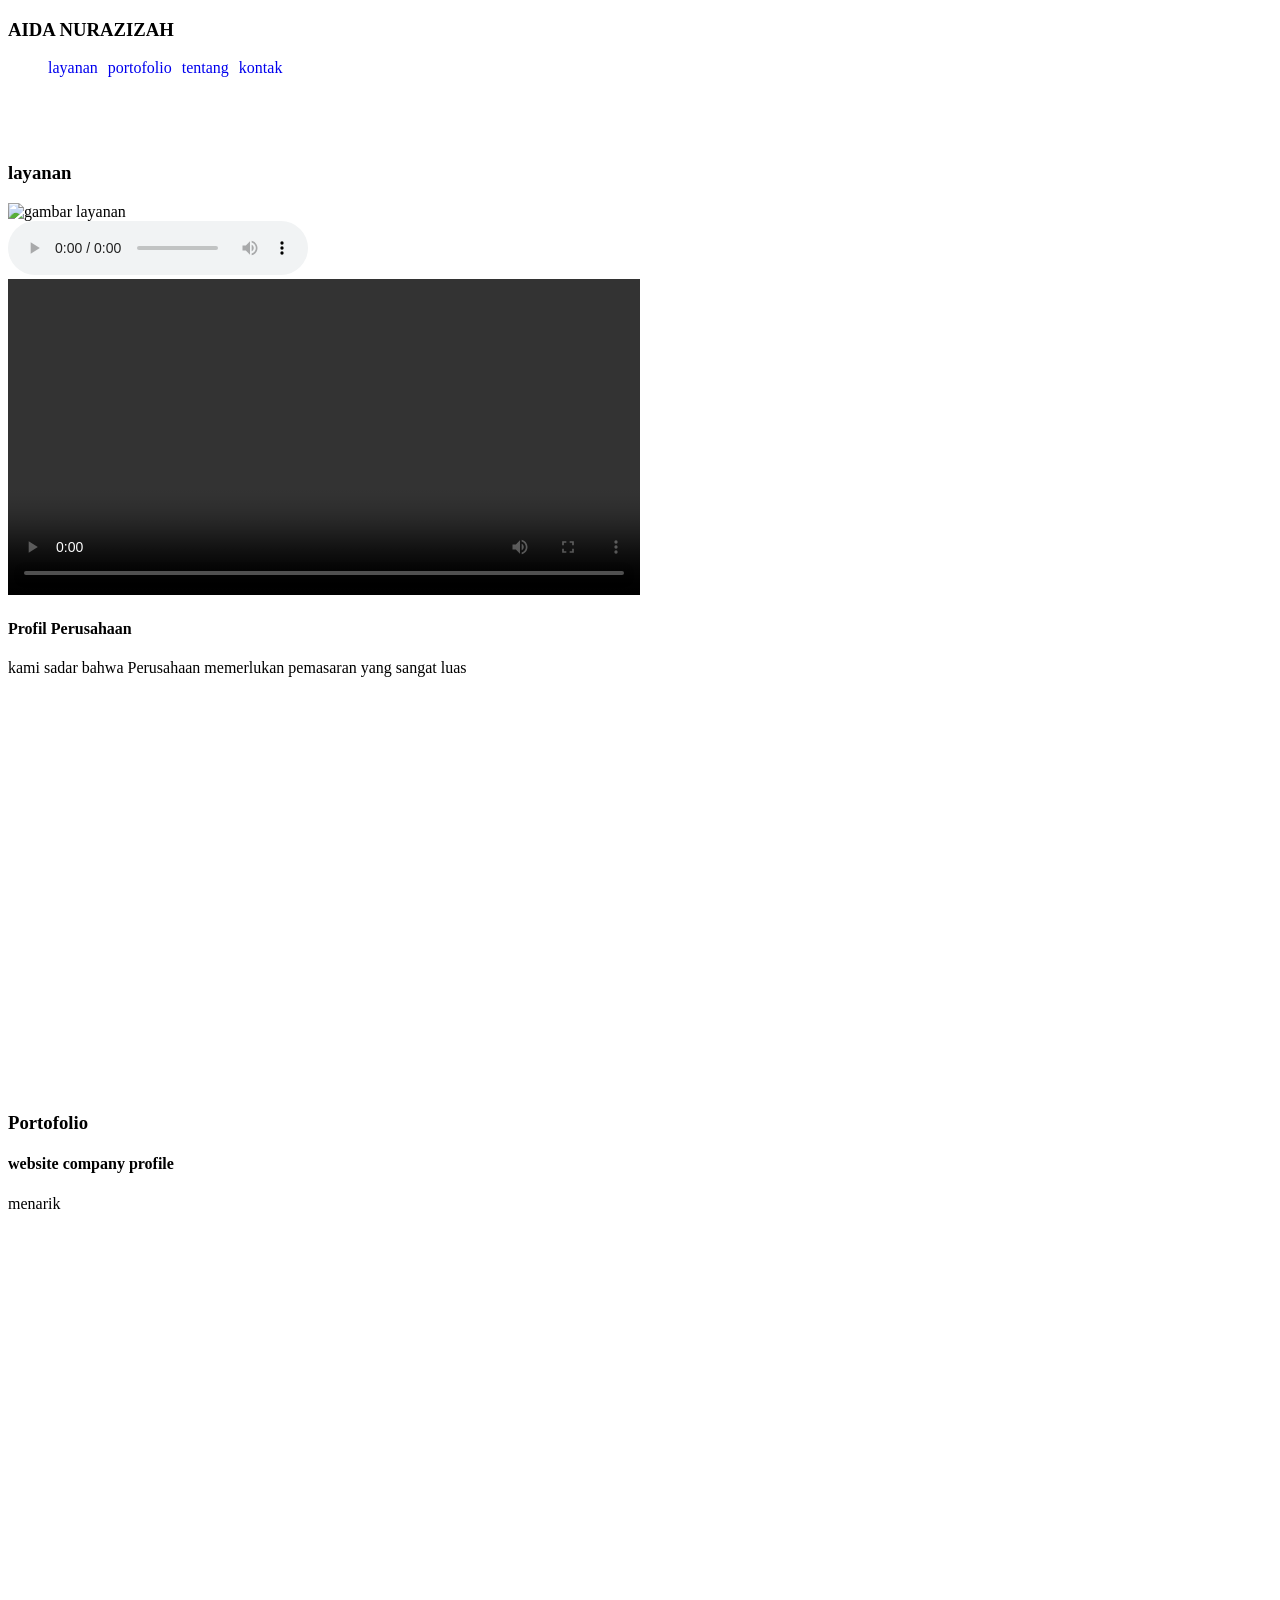
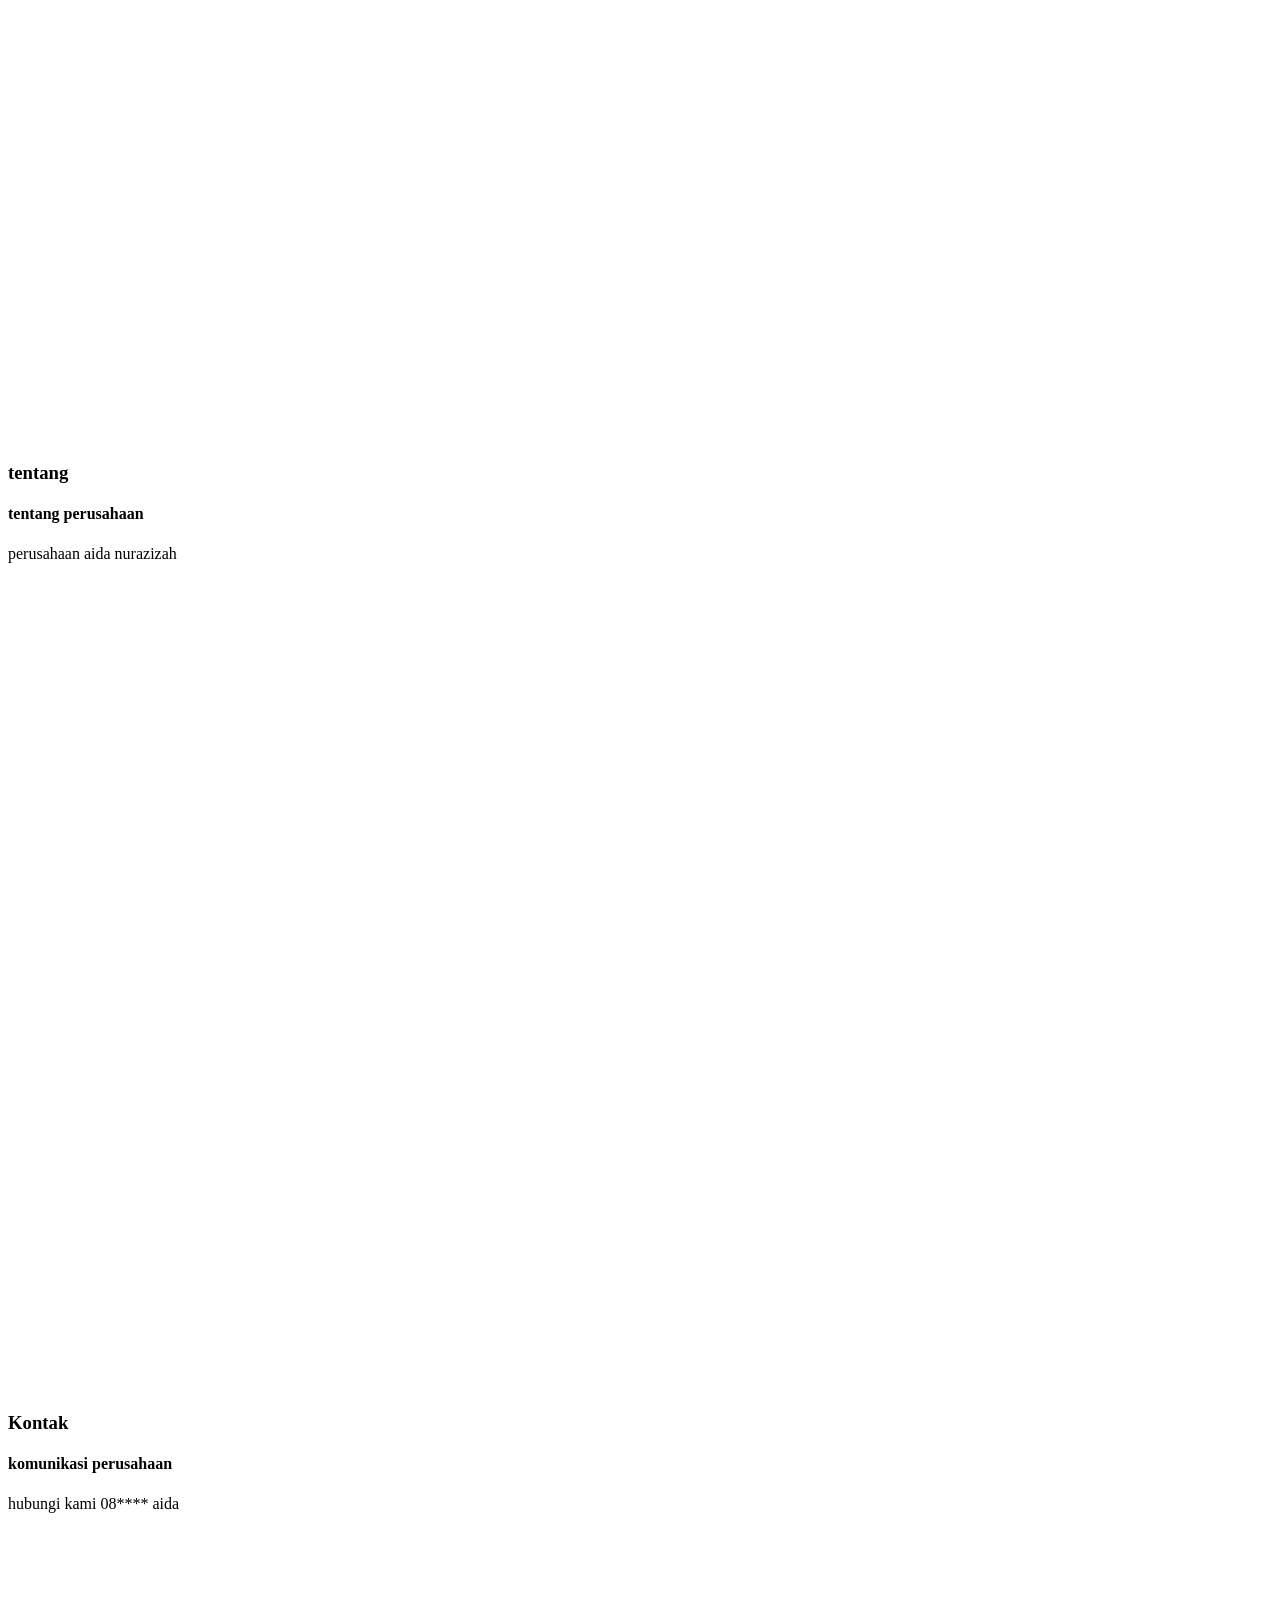
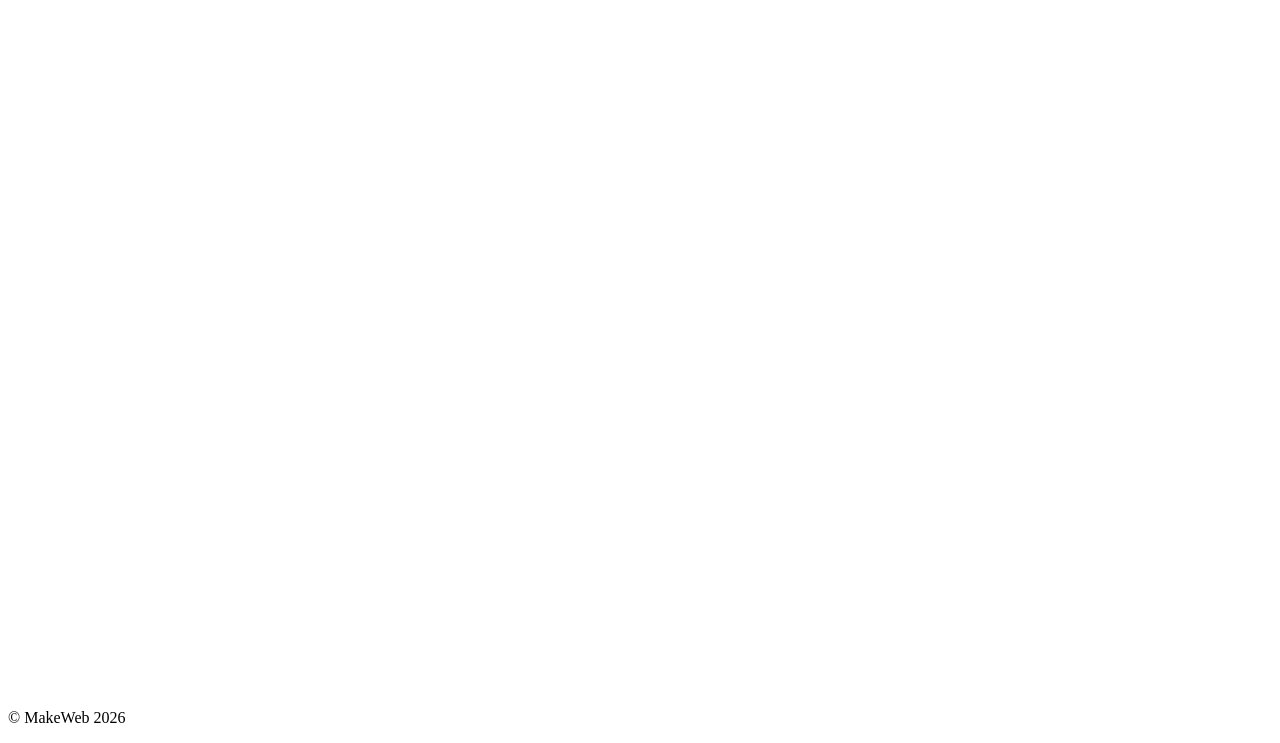
==== index.html @ 991ebc49 "Commit pertama: seluruh file dan folder" ====
<!DOCTYPE html>
<html lang="en">
<head>
    <meta charset="UTF-8">
    <meta name="viewport" content="width=device-width, initial-scale=1.0">
    <title>project web statis-aidanurazizah</title>
    <!-- css eksternal -->
     <link rel="stylesheet" href="css/style.css">
     <!-- css internal -->
      <style>
        /* p {
            font-style: italic;
            font-family: Courier;
      } */
    </style>
</head>

<body>
    <!-- css inline -->
    <!-- <h1 style="color: #fea8cd; background-color: black;">Project Web Statis Saya</h1>
    <p>Ini adalah halaman pertama untuk evidence WEB-01.</p> -->

    <header>
        <h3>AIDA NURAZIZAH</h3>
        <nav>
            <ul>
                <li><a href="#layanan">layanan</a></li>
                <li><a href="#portofolio">portofolio</a></li>
                <li><a href="#tentang">tentang</a></li>
                <li><a href="#kontak">kontak</a></li>
            </ul>
        </nav>
    </header>


<main>
    
     <section id="layanan">
<h3>layanan</h3>
<article>
    <img style="width: 300px;" src="layanan (2).png" alt="gambar layanan">
                <br>
    <audio src="suara hilda (1).mp3" controls></audio>
                <br>
                <video src="assets/video/ehsan.mp4" style="width: 50%;" controls></video>
                <h4>Profil Perusahaan</h4>
                <p>kami sadar bahwa Perusahaan memerlukan pemasaran yang sangat luas</p>
    </article>
        </section>

        <section id="portofolio">
            <h3>Portofolio</h3>
            <article>
                    <h4>website company profile</h4>
                     <p>menarik</p>
                
            </article>
        </section>
        <main>

        </main>
          <section id="tentang">
            <h3>tentang</h3>
            <article>
                <h4>tentang perusahaan</h4>
                <p>perusahaan aida nurazizah</p>
                    
            </article>
        </section>
     <main>

        </main>
          <section id="kontak">
            <h3>Kontak</h3>
            <article>
                <h4>komunikasi perusahaan</h4>
                <p>hubungi kami 08**** aida</p>
            </article>
        </section>
    </main <footer>
        <p>&copy; MakeWeb 2026</p>
    </footer>
</body>

</html>
---- css/style.css ----
/* css eksternal */
/* p {
    font-size: 50px;
} */

html{
    scroll-behavior: smooth;
}

section {
    min-height: 100vh;
    padding-top: 50px;
}

footer {
    display: flex;
    justify-content: center;
    align-items: flex-start;
}

.kotakHitam {
    display: flex;
    justify-content: space-around;
    align-items: center;
    flex-direction: row;
    width: 300px;
    height: 300px;
    background-color: black;
}

.kotakMerah {
    width: 30px;
    height: 50px;
    background-color: red;
}

.kotakKuning {
    width: 50px;
    height: 80px;
    background-color: yellow;
}

.nav {
    display: flex;
    justify-content: space-around;
}

#kotakHitam{
    display: flex;
    justify-content: space-around;
    align-items: center;
    width: 500px; 
    height: 500px;
    background-color: black;
}

#kotakMerah{
    width: 70px;
    height: 70px;
    background-color: red;
}

#kotakKuning{
    width: 70px;
    height: 100px;
    background-color: yellow;
}

.nav-container{
    position: sticky;
    top: 0;
    z-index: 1000;

    display: flex;
    justify-content: space-between;
    align-items: center;
    background-color: azure;
}

nav ul{
    display: flex;
    gap: 10px;
}

nav li{
    list-style-type: none;
}

nav a{
    text-decoration: none;
}
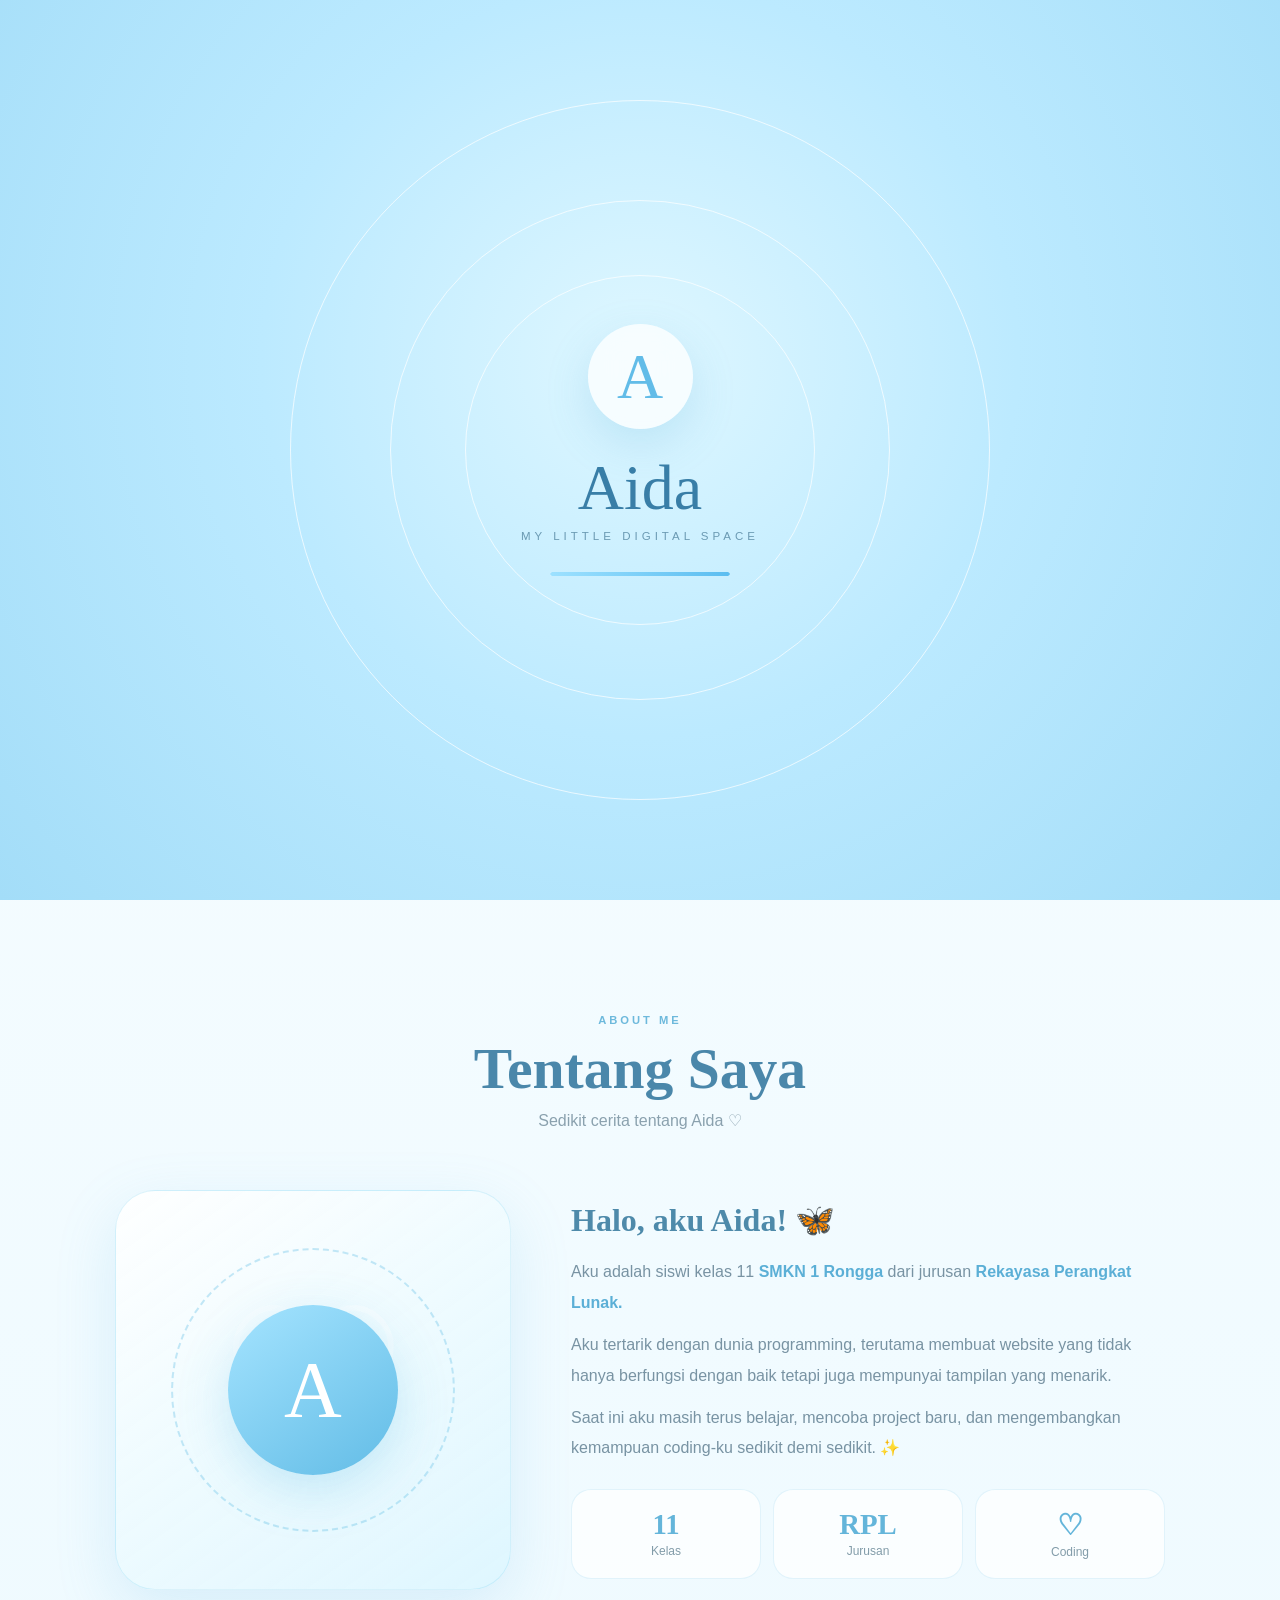
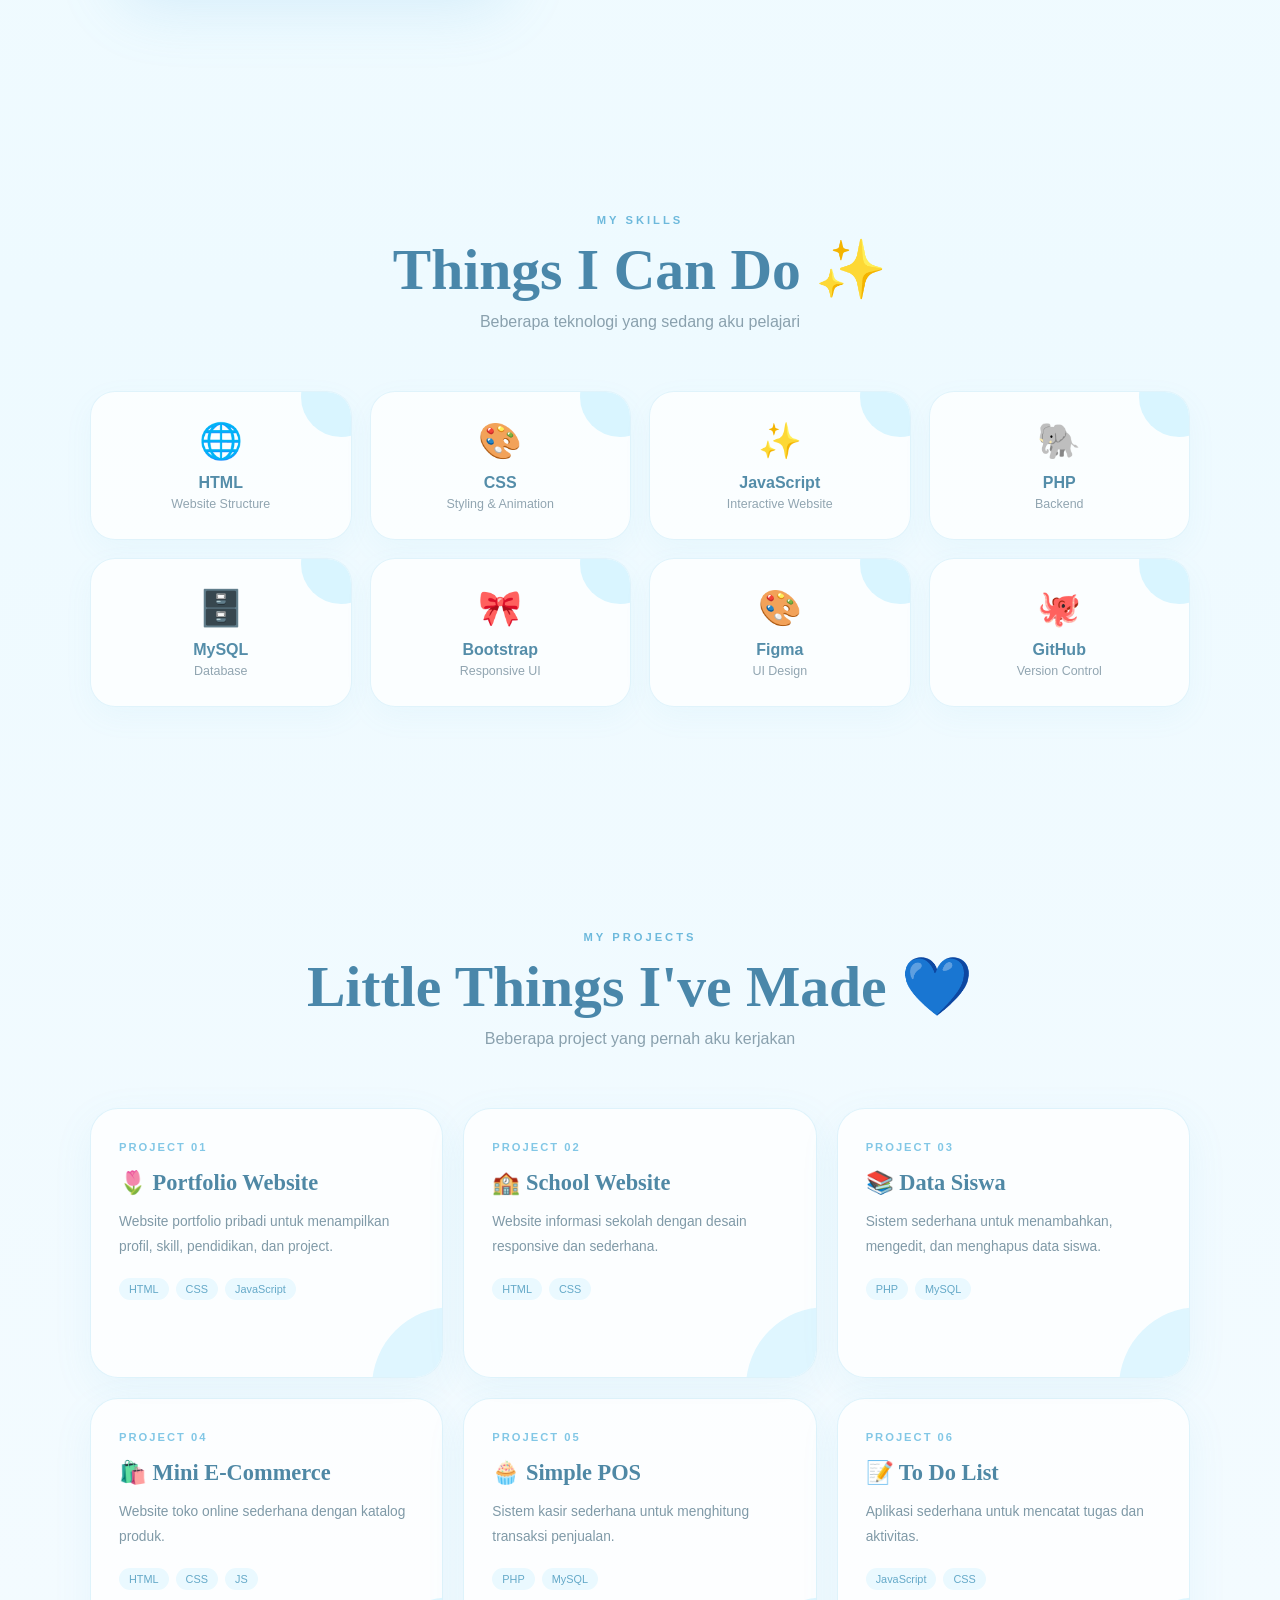
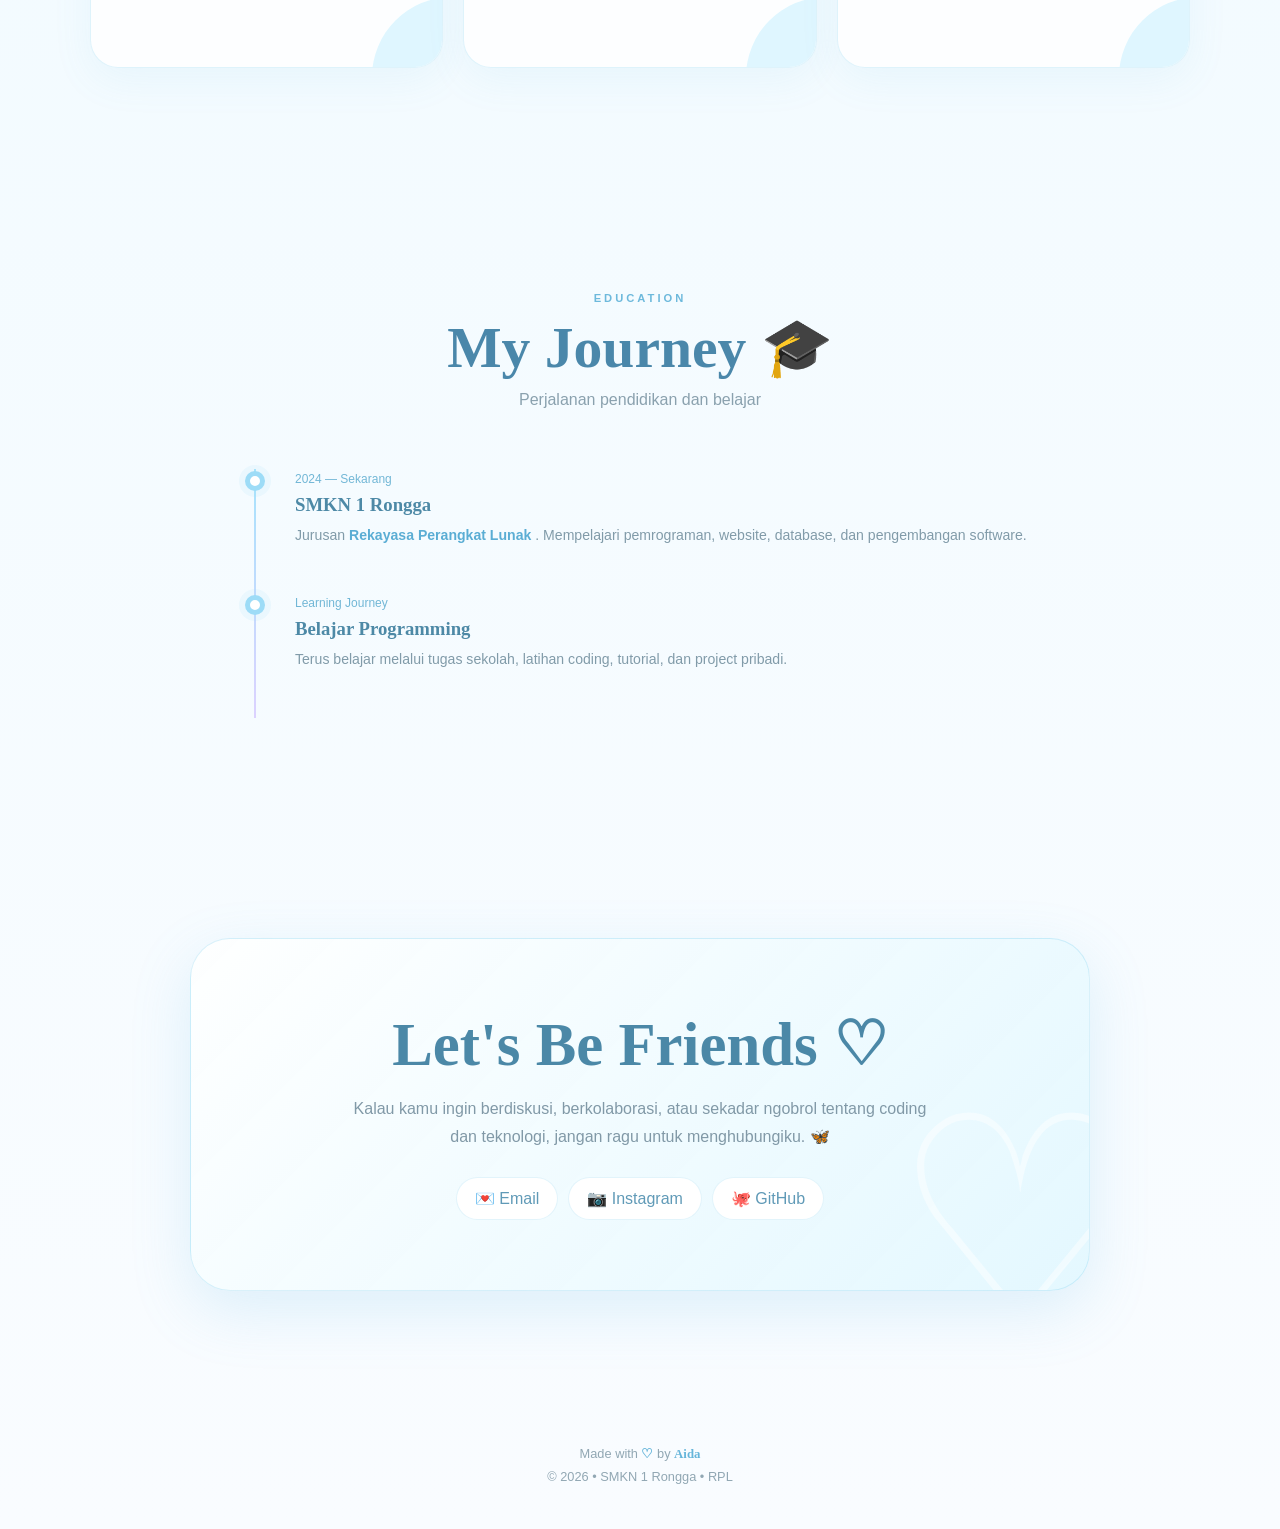
==== commit fa3836df: "mengganti nama file" ====
--- a/index.html
+++ b/index.html
@@ -1,85 +1,4143 @@
 <!DOCTYPE html>
-<html lang="en">
+<html lang="id">
 <head>
-    <meta charset="UTF-8">
-    <meta name="viewport" content="width=device-width, initial-scale=1.0">
-    <title>project web statis-aidanurazizah</title>
-    <!-- css eksternal -->
-     <link rel="stylesheet" href="css/style.css">
-     <!-- css internal -->
-      <style>
-        /* p {
-            font-style: italic;
-            font-family: Courier;
-      } */
-    </style>
+<meta charset="UTF-8">
+<meta name="viewport" content="width=device-width, initial-scale=1.0">
+
+
+<title>Aida | My Soft Blue Portfolio</title>
+
+
+<style>
+
+
+/* =========================================================
+   GOOGLE FONT
+========================================================= */
+
+
+@import url('https://fonts.googleapis.com/css2?family=DM+Sans:wght@400;500;600;700&family=Playfair+Display:wght@500;600;700&display=swap');
+
+
+/* =========================================================
+   ROOT
+========================================================= */
+
+
+:root {
+    --baby-blue: #b9e9ff;
+    --sky-blue: #83d5ff;
+    --blue: #5bbdf0;
+    --dark-blue: #438fc0;
+
+
+    --white: #ffffff;
+    --soft-white: #f8fcff;
+
+
+    --text: #31566d;
+    --muted: #7894a5;
+
+
+    --pink: #ffd9ec;
+    --lavender: #e6ddff;
+
+
+    --shadow:
+        0 20px 60px rgba(102, 184, 225, .18);
+}
+
+
+/* =========================================================
+   RESET
+========================================================= */
+
+
+* {
+    margin: 0;
+    padding: 0;
+    box-sizing: border-box;
+    scroll-behavior: smooth;
+}
+
+
+html {
+    scroll-behavior: smooth;
+}
+
+
+body {
+    font-family: "DM Sans", sans-serif;
+
+
+    background:
+        linear-gradient(
+            180deg,
+            #f8fdff 0%,
+            #eefaff 40%,
+            #f9fcff 100%
+        );
+
+
+    color: var(--text);
+
+
+    overflow-x: hidden;
+}
+
+
+a {
+    text-decoration: none;
+    color: inherit;
+}
+
+
+button {
+    font-family: inherit;
+}
+
+
+/* =========================================================
+   CUSTOM SCROLLBAR
+========================================================= */
+
+
+::-webkit-scrollbar {
+    width: 8px;
+}
+
+
+::-webkit-scrollbar-track {
+    background: #edfaff;
+}
+
+
+::-webkit-scrollbar-thumb {
+    background:
+        linear-gradient(
+            #a9e5ff,
+            #69c7ef
+        );
+
+
+    border-radius: 20px;
+}
+
+
+/* =========================================================
+   OPENING SCREEN
+========================================================= */
+
+
+#opening {
+
+
+    position: fixed;
+
+
+    inset: 0;
+
+
+    z-index: 99999;
+
+
+    background:
+        radial-gradient(
+            circle at 50% 40%,
+            #dff7ff,
+            #bceaff 45%,
+            #a3ddf8 100%
+        );
+
+
+    display: flex;
+
+
+    justify-content: center;
+
+
+    align-items: center;
+
+
+    overflow: hidden;
+
+
+    transition:
+        opacity 1.2s ease,
+        visibility 1.2s ease;
+}
+
+
+#opening.hide {
+
+
+    opacity: 0;
+
+
+    visibility: hidden;
+
+
+    pointer-events: none;
+}
+
+
+/* opening circles */
+
+
+.open-circle {
+
+
+    position: absolute;
+
+
+    width: 500px;
+    height: 500px;
+
+
+    border-radius: 50%;
+
+
+    border:
+        1px solid
+        rgba(255,255,255,.7);
+
+
+    animation:
+        circleFloat 6s ease-in-out infinite;
+}
+
+
+.open-circle:nth-child(2) {
+
+
+    width: 350px;
+    height: 350px;
+
+
+    animation-delay: -.8s;
+}
+
+
+.open-circle:nth-child(3) {
+
+
+    width: 700px;
+    height: 700px;
+
+
+    animation-delay: -1.5s;
+}
+
+
+@keyframes circleFloat {
+
+
+    0%,100% {
+        transform:
+            scale(1)
+            rotate(0deg);
+    }
+
+
+    50% {
+        transform:
+            scale(1.08)
+            rotate(10deg);
+    }
+}
+
+
+/* opening content */
+
+
+.open-content {
+
+
+    position: relative;
+
+
+    z-index: 5;
+
+
+    text-align: center;
+
+
+    animation:
+        openAppear 1.4s ease;
+}
+
+
+@keyframes openAppear {
+
+
+    from {
+        opacity: 0;
+        transform:
+            translateY(35px)
+            scale(.92);
+    }
+
+
+    to {
+        opacity: 1;
+        transform:
+            translateY(0)
+            scale(1);
+    }
+}
+
+
+.open-logo {
+
+
+    width: 105px;
+    height: 105px;
+
+
+    margin: auto;
+
+
+    border-radius: 50%;
+
+
+    display: flex;
+
+
+    align-items: center;
+    justify-content: center;
+
+
+    background:
+        rgba(255,255,255,.75);
+
+
+    backdrop-filter: blur(15px);
+
+
+    color: #62bce8;
+
+
+    font-family:
+        "Playfair Display",
+        serif;
+
+
+    font-size: 4rem;
+
+
+    box-shadow:
+        0 15px 45px
+        rgba(70,165,210,.2);
+
+
+    animation:
+        logoFloat 3s ease-in-out infinite;
+}
+
+
+@keyframes logoFloat {
+
+
+    0%,100% {
+        transform: translateY(0);
+    }
+
+
+    50% {
+        transform: translateY(-10px);
+    }
+}
+
+
+.open-title {
+
+
+    margin-top: 22px;
+
+
+    font-family:
+        "Playfair Display",
+        serif;
+
+
+    font-size:
+        clamp(2.3rem, 7vw, 4rem);
+
+
+    color:
+        #397ea7;
+}
+
+
+.open-subtitle {
+
+
+    margin-top: 5px;
+
+
+    color:
+        #6b9ab3;
+
+
+    letter-spacing: 4px;
+
+
+    font-size: .72rem;
+}
+
+
+.open-loading {
+
+
+    width: 180px;
+
+
+    height: 4px;
+
+
+    margin: 30px auto 0;
+
+
+    background:
+        rgba(255,255,255,.55);
+
+
+    border-radius: 20px;
+
+
+    overflow: hidden;
+}
+
+
+.open-bar {
+
+
+    width: 0%;
+
+
+    height: 100%;
+
+
+    background:
+        linear-gradient(
+            90deg,
+            #9de1ff,
+            #5bbdf0
+        );
+
+
+    border-radius: 20px;
+
+
+    animation:
+        loading 2.5s
+        ease forwards;
+}
+
+
+@keyframes loading {
+
+
+    from {
+        width: 0%;
+    }
+
+
+    to {
+        width: 100%;
+    }
+}
+
+
+/* =========================================================
+   FLOATING BACKGROUND
+========================================================= */
+
+
+.background {
+
+
+    position: fixed;
+
+
+    inset: 0;
+
+
+    pointer-events: none;
+
+
+    overflow: hidden;
+
+
+    z-index: -2;
+}
+
+
+/* soft blobs */
+
+
+.blob {
+
+
+    position: absolute;
+
+
+    border-radius: 50%;
+
+
+    filter: blur(10px);
+
+
+    opacity: .35;
+
+
+    animation:
+        blobMove 12s ease-in-out infinite;
+}
+
+
+.blob.one {
+
+
+    width: 400px;
+    height: 400px;
+
+
+    background: #c7f1ff;
+
+
+    left: -150px;
+    top: 100px;
+}
+
+
+.blob.two {
+
+
+    width: 350px;
+    height: 350px;
+
+
+    background: #e1d8ff;
+
+
+    right: -120px;
+    top: 600px;
+
+
+    animation-delay: -4s;
+}
+
+
+.blob.three {
+
+
+    width: 300px;
+    height: 300px;
+
+
+    background: #ffdff0;
+
+
+    left: 35%;
+    bottom: -100px;
+
+
+    animation-delay: -7s;
+}
+
+
+@keyframes blobMove {
+
+
+    0%,100% {
+        transform:
+            translate(0,0)
+            scale(1);
+    }
+
+
+    50% {
+        transform:
+            translate(40px,-30px)
+            scale(1.15);
+    }
+}
+
+
+/* =========================================================
+   SPARKLES
+========================================================= */
+
+
+.sparkle {
+
+
+    position: fixed;
+
+
+    color: white;
+
+
+    font-size: 15px;
+
+
+    pointer-events: none;
+
+
+    z-index: -1;
+
+
+    animation:
+        sparkleFloat
+        linear infinite;
+}
+
+
+@keyframes sparkleFloat {
+
+
+    0% {
+        transform:
+            translateY(110vh)
+            rotate(0deg)
+            scale(.5);
+
+
+        opacity: 0;
+    }
+
+
+    15% {
+        opacity: 1;
+    }
+
+
+    80% {
+        opacity: .7;
+    }
+
+
+    100% {
+        transform:
+            translateY(-10vh)
+            rotate(180deg)
+            scale(1.2);
+
+
+        opacity: 0;
+    }
+}
+
+
+/* =========================================================
+   BUTTERFLY
+========================================================= */
+
+
+.butterfly {
+
+
+    position: fixed;
+
+
+    z-index: -1;
+
+
+    font-size: 24px;
+
+
+    opacity: .5;
+
+
+    animation:
+        butterflyMove
+        14s ease-in-out infinite;
+}
+
+
+.butterfly.one {
+    left: 8%;
+    top: 30%;
+}
+
+
+.butterfly.two {
+    right: 10%;
+    top: 60%;
+    animation-delay: -6s;
+}
+
+
+@keyframes butterflyMove {
+
+
+    0%,100% {
+        transform:
+            translate(0,0)
+            rotate(-5deg);
+    }
+
+
+    25% {
+        transform:
+            translate(40px,-60px)
+            rotate(8deg);
+    }
+
+
+    50% {
+        transform:
+            translate(0,-100px)
+            rotate(-8deg);
+    }
+
+
+    75% {
+        transform:
+            translate(-50px,-50px)
+            rotate(6deg);
+    }
+}
+
+
+/* =========================================================
+   NAVBAR
+========================================================= */
+
+
+nav {
+
+
+    position: fixed;
+
+
+    top: 20px;
+
+
+    left: 50%;
+
+
+    transform:
+        translateX(-50%)
+        translateY(-100px);
+
+
+    width:
+        min(1100px, 92%);
+
+
+    padding:
+        13px 18px;
+
+
+    border-radius: 50px;
+
+
+    background:
+        rgba(255,255,255,.72);
+
+
+    backdrop-filter:
+        blur(18px);
+
+
+    border:
+        1px solid
+        rgba(126,205,239,.25);
+
+
+    box-shadow:
+        0 10px 40px
+        rgba(83,169,210,.12);
+
+
+    display:
+        flex;
+
+
+    justify-content:
+        space-between;
+
+
+    align-items:
+        center;
+
+
+    z-index: 1000;
+
+
+    transition: 1s ease;
+}
+
+
+body.loaded nav {
+
+
+    transform:
+        translateX(-50%)
+        translateY(0);
+}
+
+
+.logo {
+
+
+    display: flex;
+
+
+    align-items: center;
+
+
+    gap: 8px;
+
+
+    font-family:
+        "Playfair Display",
+        serif;
+
+
+    font-size: 1.4rem;
+
+
+    color:
+        #4b91b8;
+}
+
+
+.logo-heart {
+
+
+    color:
+        #83cfee;
+
+
+    animation:
+        heartBeat 2s infinite;
+}
+
+
+@keyframes heartBeat {
+
+
+    0%,100% {
+        transform: scale(1);
+    }
+
+
+    50% {
+        transform: scale(1.2);
+    }
+}
+
+
+.nav-links {
+
+
+    list-style: none;
+
+
+    display: flex;
+
+
+    gap: 25px;
+}
+
+
+.nav-links a {
+
+
+    font-size: .85rem;
+
+
+    color:
+        #65889c;
+
+
+    transition: .3s;
+}
+
+
+.nav-links a:hover {
+
+
+    color:
+        #4da9d8;
+
+
+    transform:
+        translateY(-2px);
+}
+
+
+.menu {
+
+
+    display: none;
+
+
+    border: none;
+
+
+    background: transparent;
+
+
+    color: #559abd;
+
+
+    font-size: 1.5rem;
+}
+
+
+/* =========================================================
+   HERO
+========================================================= */
+
+
+.hero {
+
+
+    min-height: 100vh;
+
+
+    padding:
+        150px 7% 100px;
+
+
+    display:
+        flex;
+
+
+    align-items:
+        center;
+
+
+    justify-content:
+        center;
+
+
+    text-align:
+        center;
+
+
+    position: relative;
+}
+
+
+.hero-content {
+
+
+    max-width: 850px;
+
+
+    opacity: 0;
+
+
+    transform:
+        translateY(50px);
+}
+
+
+body.loaded .hero-content {
+
+
+    opacity: 1;
+
+
+    transform:
+        translateY(0);
+
+
+    transition:
+        1.2s ease .5s;
+}
+
+
+.hero-label {
+
+
+    display:
+        inline-flex;
+
+
+    align-items:
+        center;
+
+
+    gap: 8px;
+
+
+    padding:
+        8px 17px;
+
+
+    border-radius: 50px;
+
+
+    background:
+        rgba(255,255,255,.72);
+
+
+    border:
+        1px solid
+        rgba(120,202,237,.25);
+
+
+    color:
+        #62a8ca;
+
+
+    font-size: .75rem;
+
+
+    box-shadow:
+        0 8px 30px
+        rgba(91,189,230,.1);
+
+
+    animation:
+        labelFloat 3s ease-in-out infinite;
+}
+
+
+@keyframes labelFloat {
+
+
+    0%,100% {
+        transform: translateY(0);
+    }
+
+
+    50% {
+        transform: translateY(-5px);
+    }
+}
+
+
+.hero h1 {
+
+
+    margin-top: 25px;
+
+
+    font-family:
+        "Playfair Display",
+        serif;
+
+
+    font-size:
+        clamp(4rem, 12vw, 8rem);
+
+
+    line-height: .9;
+
+
+    font-weight: 700;
+
+
+    color:
+        #438eb6;
+
+
+    letter-spacing:
+        -4px;
+
+
+    text-shadow:
+        0 10px 35px
+        rgba(72,158,202,.18);
+}
+
+
+.hero h1 span {
+
+
+    color:
+        #85cfee;
+}
+
+
+.hero-decoration {
+
+
+    width: 100px;
+
+
+    height: 3px;
+
+
+    margin:
+        25px auto;
+
+
+    border-radius: 20px;
+
+
+    background:
+        linear-gradient(
+            90deg,
+            transparent,
+            #83d5ff,
+            #ffd4e9,
+            transparent
+        );
+}
+
+
+.typing {
+
+
+    font-size:
+        clamp(1.15rem, 3vw, 1.6rem);
+
+
+    color:
+        #6c8999;
+
+
+    min-height: 35px;
+}
+
+
+.typing span {
+
+
+    color:
+        #55add8;
+
+
+    font-weight: 700;
+}
+
+
+.hero-text {
+
+
+    max-width: 620px;
+
+
+    margin:
+        20px auto;
+
+
+    color:
+        #7893a3;
+
+
+    line-height: 1.9;
+}
+
+
+.hero-buttons {
+
+
+    margin-top: 30px;
+
+
+    display:
+        flex;
+
+
+    justify-content:
+        center;
+
+
+    gap: 12px;
+
+
+    flex-wrap: wrap;
+}
+
+
+.btn {
+
+
+    padding:
+        13px 23px;
+
+
+    border-radius:
+        50px;
+
+
+    transition:
+        .35s;
+
+
+    font-weight: 600;
+
+
+    font-size: .9rem;
+}
+
+
+.btn-primary {
+
+
+    color: white;
+
+
+    background:
+        linear-gradient(
+            135deg,
+            #7ed5f5,
+            #5bb5df
+        );
+
+
+    box-shadow:
+        0 12px 30px
+        rgba(87,183,225,.2);
+}
+
+
+.btn-secondary {
+
+
+    background:
+        rgba(255,255,255,.75);
+
+
+    color:
+        #6095ae;
+
+
+    border:
+        1px solid
+        rgba(112,194,230,.25);
+}
+
+
+.btn:hover {
+
+
+    transform:
+        translateY(-5px);
+
+
+    box-shadow:
+        0 15px 35px
+        rgba(76,177,222,.22);
+}
+
+
+/* =========================================================
+   SECTION
+========================================================= */
+
+
+section {
+
+
+    padding:
+        110px 7%;
+
+
+    position: relative;
+}
+
+
+.section-title {
+
+
+    text-align:
+        center;
+
+
+    margin-bottom:
+        60px;
+}
+
+
+.section-title small {
+
+
+    color:
+        #6db9dc;
+
+
+    letter-spacing:
+        3px;
+
+
+    font-size: .7rem;
+
+
+    font-weight: 700;
+}
+
+
+.section-title h2 {
+
+
+    margin-top: 8px;
+
+
+    font-family:
+        "Playfair Display",
+        serif;
+
+
+    font-size:
+        clamp(2.2rem, 5vw, 3.6rem);
+
+
+    color:
+        #4a87aa;
+}
+
+
+.section-title p {
+
+
+    margin-top: 10px;
+
+
+    color:
+        #8aa1ae;
+}
+
+
+/* =========================================================
+   ABOUT
+========================================================= */
+
+
+.about {
+
+
+    max-width:
+        1050px;
+
+
+    margin:
+        auto;
+
+
+    display:
+        grid;
+
+
+    grid-template-columns:
+        .8fr 1.2fr;
+
+
+    gap:
+        60px;
+
+
+    align-items:
+        center;
+}
+
+
+/* profile */
+
+
+.profile {
+
+
+    height:
+        400px;
+
+
+    border-radius:
+        40px;
+
+
+    background:
+        linear-gradient(
+            145deg,
+            rgba(255,255,255,.9),
+            rgba(218,245,255,.8)
+        );
+
+
+    border:
+        1px solid
+        rgba(120,205,239,.25);
+
+
+    box-shadow:
+        var(--shadow);
+
+
+    display:
+        flex;
+
+
+    align-items:
+        center;
+
+
+    justify-content:
+        center;
+
+
+    position:
+        relative;
+
+
+    overflow:
+        hidden;
+}
+
+
+.profile::before {
+
+
+    content:
+        "";
+
+
+    position:
+        absolute;
+
+
+    width:
+        280px;
+
+
+    height:
+        280px;
+
+
+    border-radius:
+        50%;
+
+
+    border:
+        2px dashed
+        rgba(115,197,232,.4);
+
+
+    animation:
+        rotate 15s linear infinite;
+}
+
+
+@keyframes rotate {
+
+
+    to {
+        transform:
+            rotate(360deg);
+    }
+}
+
+
+.profile::after {
+
+
+    content:
+        "♡";
+
+
+    position:
+        absolute;
+
+
+    color:
+        rgba(255,255,255,.9);
+
+
+    font-size:
+        14rem;
+
+
+    font-family:
+        "Playfair Display",
+        serif;
+
+
+    opacity:
+        .4;
+}
+
+
+.profile-letter {
+
+
+    width:
+        170px;
+
+
+    height:
+        170px;
+
+
+    border-radius:
+        50%;
+
+
+    display:
+        flex;
+
+
+    align-items:
+        center;
+
+
+    justify-content:
+        center;
+
+
+    font-family:
+        "Playfair Display",
+        serif;
+
+
+    font-size:
+        5rem;
+
+
+    color:
+        white;
+
+
+    background:
+        linear-gradient(
+            145deg,
+            #a5e4ff,
+            #62bce6
+        );
+
+
+    box-shadow:
+        0 15px 50px
+        rgba(73,174,222,.25);
+
+
+    position:
+        relative;
+
+
+    z-index:
+        2;
+
+
+    animation:
+        profileFloat
+        4s ease-in-out infinite;
+}
+
+
+@keyframes profileFloat {
+
+
+    0%,100% {
+        transform: translateY(0);
+    }
+
+
+    50% {
+        transform: translateY(-12px);
+    }
+}
+
+
+/* about text */
+
+
+.about-text h3 {
+
+
+    font-family:
+        "Playfair Display",
+        serif;
+
+
+    font-size:
+        2rem;
+
+
+    color:
+        #4e8aaa;
+
+
+    margin-bottom:
+        18px;
+}
+
+
+.about-text p {
+
+
+    color:
+        #7893a3;
+
+
+    line-height:
+        1.9;
+
+
+    margin-bottom:
+        12px;
+}
+
+
+.about-text strong {
+
+
+    color:
+        #5bafd6;
+}
+
+
+/* stats */
+
+
+.stats {
+
+
+    display:
+        grid;
+
+
+    grid-template-columns:
+        repeat(3,1fr);
+
+
+    gap:
+        12px;
+
+
+    margin-top:
+        25px;
+}
+
+
+.stat {
+
+
+    padding:
+        18px 10px;
+
+
+    border-radius:
+        20px;
+
+
+    background:
+        rgba(255,255,255,.7);
+
+
+    border:
+        1px solid
+        rgba(122,201,233,.2);
+
+
+    text-align:
+        center;
+
+
+    transition:
+        .3s;
+}
+
+
+.stat:hover {
+
+
+    transform:
+        translateY(-5px);
+
+
+    background:
+        white;
+
+
+    box-shadow:
+        0 15px 35px
+        rgba(75,173,219,.12);
+}
+
+
+.stat strong {
+
+
+    display:
+        block;
+
+
+    font-family:
+        "Playfair Display",
+        serif;
+
+
+    font-size:
+        1.8rem;
+
+
+    color:
+        #64b5da;
+}
+
+
+.stat span {
+
+
+    font-size:
+        .75rem;
+
+
+    color:
+        #829ca9;
+}
+
+
+/* =========================================================
+   SKILLS
+========================================================= */
+
+
+.skills {
+
+
+    max-width:
+        1100px;
+
+
+    margin:
+        auto;
+
+
+    display:
+        grid;
+
+
+    grid-template-columns:
+        repeat(4,1fr);
+
+
+    gap:
+        18px;
+}
+
+
+.skill {
+
+
+    padding:
+        28px 15px;
+
+
+    text-align:
+        center;
+
+
+    border-radius:
+        25px;
+
+
+    background:
+        rgba(255,255,255,.72);
+
+
+    border:
+        1px solid
+        rgba(115,201,235,.2);
+
+
+    box-shadow:
+        0 10px 30px
+        rgba(95,179,219,.06);
+
+
+    transition:
+        .4s;
+
+
+    position:
+        relative;
+
+
+    overflow:
+        hidden;
+}
+
+
+.skill::before {
+
+
+    content:
+        "";
+
+
+    position:
+        absolute;
+
+
+    width:
+        80px;
+
+
+    height:
+        80px;
+
+
+    background:
+        #d9f5ff;
+
+
+    border-radius:
+        50%;
+
+
+    top:
+        -35px;
+
+
+    right:
+        -30px;
+}
+
+
+.skill:hover {
+
+
+    transform:
+        translateY(-10px)
+        rotate(1deg);
+
+
+    box-shadow:
+        0 20px 45px
+        rgba(73,176,223,.15);
+
+
+    border-color:
+        rgba(88,188,229,.4);
+}
+
+
+.skill-icon {
+
+
+    font-size:
+        2.2rem;
+
+
+    margin-bottom:
+        12px;
+
+
+    position:
+        relative;
+
+
+    z-index:
+        2;
+}
+
+
+.skill h3 {
+
+
+    color:
+        #548da9;
+
+
+    font-size:
+        1rem;
+}
+
+
+.skill p {
+
+
+    color:
+        #91a5b1;
+
+
+    font-size:
+        .78rem;
+
+
+    margin-top:
+        5px;
+}
+
+
+/* =========================================================
+   PROJECTS
+========================================================= */
+
+
+.projects {
+
+
+    max-width:
+        1100px;
+
+
+    margin:
+        auto;
+
+
+    display:
+        grid;
+
+
+    grid-template-columns:
+        repeat(3,1fr);
+
+
+    gap:
+        20px;
+}
+
+
+.project {
+
+
+    padding:
+        28px;
+
+
+    min-height:
+        270px;
+
+
+    border-radius:
+        28px;
+
+
+    background:
+        rgba(255,255,255,.78);
+
+
+    border:
+        1px solid
+        rgba(113,200,235,.22);
+
+
+    box-shadow:
+        0 12px 40px
+        rgba(89,177,218,.08);
+
+
+    transition:
+        .45s;
+
+
+    position:
+        relative;
+
+
+    overflow:
+        hidden;
+}
+
+
+.project::after {
+
+
+    content:
+        "";
+
+
+    position:
+        absolute;
+
+
+    width:
+        160px;
+
+
+    height:
+        160px;
+
+
+    border-radius:
+        50%;
+
+
+    background:
+        #dff6ff;
+
+
+    right:
+        -90px;
+
+
+    bottom:
+        -90px;
+
+
+    transition:
+        .5s;
+}
+
+
+.project:hover::after {
+
+
+    transform:
+        scale(2);
+}
+
+
+.project:hover {
+
+
+    transform:
+        translateY(-10px);
+
+
+    box-shadow:
+        0 25px 60px
+        rgba(75,174,219,.16);
+
+
+    border-color:
+        rgba(80,187,230,.4);
+}
+
+
+.project-number {
+
+
+    color:
+        #82c7e6;
+
+
+    font-size:
+        .7rem;
+
+
+    letter-spacing:
+        2px;
+
+
+    font-weight:
+        700;
+}
+
+
+.project h3 {
+
+
+    margin:
+        14px 0;
+
+
+    color:
+        #4f88a5;
+
+
+    font-family:
+        "Playfair Display",
+        serif;
+
+
+    font-size:
+        1.4rem;
+}
+
+
+.project p {
+
+
+    color:
+        #7f99a7;
+
+
+    line-height:
+        1.8;
+
+
+    font-size:
+        .86rem;
+}
+
+
+.tags {
+
+
+    display:
+        flex;
+
+
+    gap:
+        7px;
+
+
+    flex-wrap:
+        wrap;
+
+
+    margin-top:
+        18px;
+}
+
+
+.tag {
+
+
+    padding:
+        5px 10px;
+
+
+    border-radius:
+        30px;
+
+
+    background:
+        #eaf9ff;
+
+
+    color:
+        #65a9c8;
+
+
+    font-size:
+        .68rem;
+}
+
+
+/* =========================================================
+   TIMELINE
+========================================================= */
+
+
+.timeline {
+
+
+    max-width:
+        800px;
+
+
+    margin:
+        auto;
+
+
+    position:
+        relative;
+}
+
+
+.timeline::before {
+
+
+    content:
+        "";
+
+
+    position:
+        absolute;
+
+
+    left:
+        14px;
+
+
+    top:
+        0;
+
+
+    bottom:
+        0;
+
+
+    width:
+        2px;
+
+
+    background:
+        linear-gradient(
+            #a6e3fc,
+            #dcd2ff
+        );
+}
+
+
+.timeline-item {
+
+
+    position:
+        relative;
+
+
+    padding:
+        0 0 45px 55px;
+}
+
+
+.timeline-dot {
+
+
+    position:
+        absolute;
+
+
+    left:
+        5px;
+
+
+    top:
+        2px;
+
+
+    width:
+        20px;
+
+
+    height:
+        20px;
+
+
+    border-radius:
+        50%;
+
+
+    background:
+        white;
+
+
+    border:
+        5px solid
+        #9ddcf7;
+
+
+    box-shadow:
+        0 0 0 6px
+        rgba(157,220,247,.12);
+}
+
+
+.timeline-item span {
+
+
+    color:
+        #72b7d6;
+
+
+    font-size:
+        .75rem;
+}
+
+
+.timeline-item h3 {
+
+
+    margin:
+        7px 0;
+
+
+    color:
+        #4d89a6;
+
+
+    font-family:
+        "Playfair Display",
+        serif;
+}
+
+
+.timeline-item p {
+
+
+    color:
+        #819ba9;
+
+
+    line-height:
+        1.8;
+
+
+    font-size:
+        .88rem;
+}
+
+
+/* =========================================================
+   CONTACT
+========================================================= */
+
+
+.contact-box {
+
+
+    max-width:
+        900px;
+
+
+    margin:
+        auto;
+
+
+    padding:
+        70px 35px;
+
+
+    text-align:
+        center;
+
+
+    border-radius:
+        40px;
+
+
+    background:
+        linear-gradient(
+            135deg,
+            rgba(255,255,255,.85),
+            rgba(222,246,255,.8)
+        );
+
+
+    border:
+        1px solid
+        rgba(110,199,236,.25);
+
+
+    box-shadow:
+        var(--shadow);
+
+
+    position:
+        relative;
+
+
+    overflow:
+        hidden;
+}
+
+
+.contact-box::before {
+
+
+    content:
+        "♡";
+
+
+    position:
+        absolute;
+
+
+    font-size:
+        18rem;
+
+
+    font-family:
+        "Playfair Display",
+        serif;
+
+
+    color:
+        rgba(255,255,255,.45);
+
+
+    right:
+        -60px;
+
+
+    bottom:
+        -100px;
+}
+
+
+.contact-box h2 {
+
+
+    font-family:
+        "Playfair Display",
+        serif;
+
+
+    font-size:
+        clamp(2.2rem,5vw,3.8rem);
+
+
+    color:
+        #4b88a7;
+}
+
+
+.contact-box p {
+
+
+    max-width:
+        600px;
+
+
+    margin:
+        15px auto 25px;
+
+
+    color:
+        #8199a7;
+
+
+    line-height:
+        1.8;
+}
+
+
+.contact-info {
+
+
+    display:
+        flex;
+
+
+    justify-content:
+        center;
+
+
+    gap:
+        10px;
+
+
+    flex-wrap:
+        wrap;
+}
+
+
+.contact-item {
+
+
+    padding:
+        11px 18px;
+
+
+    border-radius:
+        50px;
+
+
+    background:
+        white;
+
+
+    color:
+        #609ab7;
+
+
+    border:
+        1px solid
+        rgba(111,199,235,.2);
+
+
+    transition:
+        .3s;
+}
+
+
+.contact-item:hover {
+
+
+    transform:
+        translateY(-4px);
+
+
+    box-shadow:
+        0 12px 25px
+        rgba(80,180,225,.15);
+}
+
+
+/* =========================================================
+   FOOTER
+========================================================= */
+
+
+footer {
+
+
+    text-align:
+        center;
+
+
+    padding:
+        45px 20px;
+
+
+    color:
+        #91a7b3;
+
+
+    font-size:
+        .8rem;
+}
+
+
+footer strong {
+
+
+    color:
+        #66b5da;
+
+
+    font-family:
+        "Playfair Display",
+        serif;
+}
+
+
+/* =========================================================
+   SCROLL ANIMATION
+========================================================= */
+
+
+.reveal {
+
+
+    opacity:
+        0;
+
+
+    transform:
+        translateY(50px);
+
+
+    transition:
+        1s ease;
+}
+
+
+.reveal.active {
+
+
+    opacity:
+        1;
+
+
+    transform:
+        translateY(0);
+}
+
+
+/* =========================================================
+   MOBILE
+========================================================= */
+
+
+@media(max-width: 900px) {
+
+
+    .nav-links {
+
+
+        display:
+            none;
+
+
+        position:
+            absolute;
+
+
+        top:
+            65px;
+
+
+        left:
+            0;
+
+
+        width:
+            100%;
+
+
+        padding:
+            25px;
+
+
+        flex-direction:
+            column;
+
+
+        text-align:
+            center;
+
+
+        background:
+            rgba(255,255,255,.96);
+
+
+        border-radius:
+            25px;
+
+
+        box-shadow:
+            0 15px 40px
+            rgba(70,170,215,.12);
+    }
+
+
+    .nav-links.show {
+        display:
+            flex;
+    }
+
+
+    .menu {
+        display:
+            block;
+    }
+
+
+    .about {
+        grid-template-columns:
+            1fr;
+    }
+
+
+    .skills {
+        grid-template-columns:
+            repeat(2,1fr);
+    }
+
+
+    .projects {
+        grid-template-columns:
+            repeat(2,1fr);
+    }
+}
+
+
+@media(max-width:600px) {
+
+
+    section {
+        padding:
+            85px 5%;
+    }
+
+
+    .hero h1 {
+        letter-spacing:
+            -2px;
+    }
+
+
+    .skills,
+    .projects {
+        grid-template-columns:
+            1fr;
+    }
+
+
+    .stats {
+        grid-template-columns:
+            1fr;
+    }
+
+
+    .profile {
+        height:
+            320px;
+    }
+
+
+    .contact-box {
+        padding:
+            50px 20px;
+    }
+
+
+    .butterfly {
+        display:
+            none;
+    }
+}
+
+
+</style>
 </head>
 
+
 <body>
-    <!-- css inline -->
-    <!-- <h1 style="color: #fea8cd; background-color: black;">Project Web Statis Saya</h1>
-    <p>Ini adalah halaman pertama untuk evidence WEB-01.</p> -->
-
-    <header>
-        <h3>AIDA NURAZIZAH</h3>
-        <nav>
-            <ul>
-                <li><a href="#layanan">layanan</a></li>
-                <li><a href="#portofolio">portofolio</a></li>
-                <li><a href="#tentang">tentang</a></li>
-                <li><a href="#kontak">kontak</a></li>
-            </ul>
-        </nav>
-    </header>
-
-
-<main>
-    
-     <section id="layanan">
-<h3>layanan</h3>
-<article>
-    <img style="width: 300px;" src="layanan (2).png" alt="gambar layanan">
-                <br>
-    <audio src="suara hilda (1).mp3" controls></audio>
-                <br>
-                <video src="assets/video/ehsan.mp4" style="width: 50%;" controls></video>
-                <h4>Profil Perusahaan</h4>
-                <p>kami sadar bahwa Perusahaan memerlukan pemasaran yang sangat luas</p>
-    </article>
-        </section>
-
-        <section id="portofolio">
-            <h3>Portofolio</h3>
-            <article>
-                    <h4>website company profile</h4>
-                     <p>menarik</p>
-                
-            </article>
-        </section>
-        <main>
-
-        </main>
-          <section id="tentang">
-            <h3>tentang</h3>
-            <article>
-                <h4>tentang perusahaan</h4>
-                <p>perusahaan aida nurazizah</p>
-                    
-            </article>
-        </section>
-     <main>
-
-        </main>
-          <section id="kontak">
-            <h3>Kontak</h3>
-            <article>
-                <h4>komunikasi perusahaan</h4>
-                <p>hubungi kami 08**** aida</p>
-            </article>
-        </section>
-    </main <footer>
-        <p>&copy; MakeWeb 2026</p>
-    </footer>
+
+
+<!-- =====================================================
+     OPENING
+===================================================== -->
+
+
+<div id="opening">
+
+
+    <div class="open-circle"></div>
+    <div class="open-circle"></div>
+    <div class="open-circle"></div>
+
+
+    <div class="open-content">
+
+
+        <div class="open-logo">
+            A
+        </div>
+
+
+        <div class="open-title">
+            Aida
+        </div>
+
+
+        <div class="open-subtitle">
+            MY LITTLE DIGITAL SPACE
+        </div>
+
+
+        <div class="open-loading">
+            <div class="open-bar"></div>
+        </div>
+
+
+    </div>
+
+
+</div>
+
+
+<!-- =====================================================
+     BACKGROUND
+===================================================== -->
+
+
+<div class="background">
+
+
+    <div class="blob one"></div>
+    <div class="blob two"></div>
+    <div class="blob three"></div>
+
+
+</div>
+
+
+<div class="butterfly one">
+    🦋
+</div>
+
+
+<div class="butterfly two">
+    🦋
+</div>
+
+
+<!-- =====================================================
+     NAVBAR
+===================================================== -->
+
+
+<nav>
+
+
+    <a href="#home" class="logo">
+
+
+        Aida
+        <span class="logo-heart">♡</span>
+
+
+    </a>
+
+
+    <ul class="nav-links" id="navLinks">
+
+
+        <li>
+            <a href="#home">
+                Home
+            </a>
+        </li>
+
+
+        <li>
+            <a href="#about">
+                About
+            </a>
+        </li>
+
+
+        <li>
+            <a href="#skills">
+                Skills
+            </a>
+        </li>
+
+
+        <li>
+            <a href="#projects">
+                Projects
+            </a>
+        </li>
+
+
+        <li>
+            <a href="#education">
+                Education
+            </a>
+        </li>
+
+
+        <li>
+            <a href="#contact">
+                Contact
+            </a>
+        </li>
+
+
+    </ul>
+
+
+    <button class="menu" id="menu">
+        ☰
+    </button>
+
+
+</nav>
+
+
+<!-- =====================================================
+     HERO
+===================================================== -->
+
+
+<section class="hero" id="home">
+
+
+    <div class="hero-content">
+
+
+        <div class="hero-label">
+
+
+            ✨ Hello, welcome to my portfolio
+
+
+        </div>
+
+
+        <h1>
+
+
+            Hi, I'm
+            <span>Aida</span>
+
+
+        </h1>
+
+
+        <div class="hero-decoration"></div>
+
+
+        <div class="typing">
+
+
+            I'm a
+            <span id="typing"></span>
+
+
+        </div>
+
+
+        <p class="hero-text">
+
+
+            Siswi kelas 11 jurusan
+            <strong style="color:#58afd5;">
+                Rekayasa Perangkat Lunak
+            </strong>
+            di SMKN 1 Rongga yang suka belajar
+            coding, membuat website, dan
+            mengeksplorasi dunia teknologi. 💙
+
+
+        </p>
+
+
+        <div class="hero-buttons">
+
+
+            <a
+                href="#projects"
+                class="btn btn-primary">
+
+
+                ✨ Lihat Project
+
+
+            </a>
+
+
+            <a
+                href="#about"
+                class="btn btn-secondary">
+
+
+                ♡ Tentang Saya
+
+
+            </a>
+
+
+        </div>
+
+
+    </div>
+
+
+</section>
+
+
+<!-- =====================================================
+     ABOUT
+===================================================== -->
+
+
+<section id="about">
+
+
+    <div class="section-title reveal">
+
+
+        <small>
+            ABOUT ME
+        </small>
+
+
+        <h2>
+            Tentang Saya
+        </h2>
+
+
+        <p>
+            Sedikit cerita tentang Aida ♡
+        </p>
+
+
+    </div>
+
+
+    <div class="about">
+
+
+        <div class="profile reveal">
+
+
+            <div class="profile-letter">
+                A
+            </div>
+
+
+        </div>
+
+
+        <div class="about-text reveal">
+
+
+            <h3>
+                Halo, aku Aida! 🦋
+            </h3>
+
+
+            <p>
+
+
+                Aku adalah siswi kelas 11
+                <strong>
+                    SMKN 1 Rongga
+                </strong>
+                dari jurusan
+                <strong>
+                    Rekayasa Perangkat Lunak.
+                </strong>
+
+
+            </p>
+
+
+            <p>
+
+
+                Aku tertarik dengan dunia
+                programming, terutama membuat
+                website yang tidak hanya berfungsi
+                dengan baik tetapi juga mempunyai
+                tampilan yang menarik.
+
+
+            </p>
+
+
+            <p>
+
+
+                Saat ini aku masih terus belajar,
+                mencoba project baru, dan
+                mengembangkan kemampuan coding-ku
+                sedikit demi sedikit. ✨
+
+
+            </p>
+
+
+            <div class="stats">
+
+
+                <div class="stat">
+
+
+                    <strong>
+                        11
+                    </strong>
+
+
+                    <span>
+                        Kelas
+                    </span>
+
+
+                </div>
+
+
+                <div class="stat">
+
+
+                    <strong>
+                        RPL
+                    </strong>
+
+
+                    <span>
+                        Jurusan
+                    </span>
+
+
+                </div>
+
+
+                <div class="stat">
+
+
+                    <strong>
+                        ♡
+                    </strong>
+
+
+                    <span>
+                        Coding
+                    </span>
+
+
+                </div>
+
+
+            </div>
+
+
+        </div>
+
+
+    </div>
+
+
+</section>
+
+
+<!-- =====================================================
+     SKILLS
+===================================================== -->
+
+
+<section id="skills">
+
+
+    <div class="section-title reveal">
+
+
+        <small>
+            MY SKILLS
+        </small>
+
+
+        <h2>
+            Things I Can Do ✨
+        </h2>
+
+
+        <p>
+            Beberapa teknologi yang sedang aku pelajari
+        </p>
+
+
+    </div>
+
+
+    <div class="skills">
+
+
+        <div class="skill reveal">
+
+
+            <div class="skill-icon">
+                🌐
+            </div>
+
+
+            <h3>
+                HTML
+            </h3>
+
+
+            <p>
+                Website Structure
+            </p>
+
+
+        </div>
+
+
+        <div class="skill reveal">
+
+
+            <div class="skill-icon">
+                🎨
+            </div>
+
+
+            <h3>
+                CSS
+            </h3>
+
+
+            <p>
+                Styling & Animation
+            </p>
+
+
+        </div>
+
+
+        <div class="skill reveal">
+
+
+            <div class="skill-icon">
+                ✨
+            </div>
+
+
+            <h3>
+                JavaScript
+            </h3>
+
+
+            <p>
+                Interactive Website
+            </p>
+
+
+        </div>
+
+
+        <div class="skill reveal">
+
+
+            <div class="skill-icon">
+                🐘
+            </div>
+
+
+            <h3>
+                PHP
+            </h3>
+
+
+            <p>
+                Backend
+            </p>
+
+
+        </div>
+
+
+        <div class="skill reveal">
+
+
+            <div class="skill-icon">
+                🗄️
+            </div>
+
+
+            <h3>
+                MySQL
+            </h3>
+
+
+            <p>
+                Database
+            </p>
+
+
+        </div>
+
+
+        <div class="skill reveal">
+
+
+            <div class="skill-icon">
+                🎀
+            </div>
+
+
+            <h3>
+                Bootstrap
+            </h3>
+
+
+            <p>
+                Responsive UI
+            </p>
+
+
+        </div>
+
+
+        <div class="skill reveal">
+
+
+            <div class="skill-icon">
+                🎨
+            </div>
+
+
+            <h3>
+                Figma
+            </h3>
+
+
+            <p>
+                UI Design
+            </p>
+
+
+        </div>
+
+
+        <div class="skill reveal">
+
+
+            <div class="skill-icon">
+                🐙
+            </div>
+
+
+            <h3>
+                GitHub
+            </h3>
+
+
+            <p>
+                Version Control
+            </p>
+
+
+        </div>
+
+
+    </div>
+
+
+</section>
+
+
+<!-- =====================================================
+     PROJECTS
+===================================================== -->
+
+
+<section id="projects">
+
+
+    <div class="section-title reveal">
+
+
+        <small>
+            MY PROJECTS
+        </small>
+
+
+        <h2>
+            Little Things I've Made 💙
+        </h2>
+
+
+        <p>
+            Beberapa project yang pernah aku kerjakan
+        </p>
+
+
+    </div>
+
+
+    <div class="projects">
+
+
+        <div class="project reveal">
+
+
+            <span class="project-number">
+                PROJECT 01
+            </span>
+
+
+            <h3>
+                🌷 Portfolio Website
+            </h3>
+
+
+            <p>
+
+
+                Website portfolio pribadi
+                untuk menampilkan profil,
+                skill, pendidikan, dan project.
+
+
+            </p>
+
+
+            <div class="tags">
+
+
+                <span class="tag">
+                    HTML
+                </span>
+
+
+                <span class="tag">
+                    CSS
+                </span>
+
+
+                <span class="tag">
+                    JavaScript
+                </span>
+
+
+            </div>
+
+
+        </div>
+
+
+        <div class="project reveal">
+
+
+            <span class="project-number">
+                PROJECT 02
+            </span>
+
+
+            <h3>
+                🏫 School Website
+            </h3>
+
+
+            <p>
+
+
+                Website informasi sekolah
+                dengan desain responsive
+                dan sederhana.
+
+
+            </p>
+
+
+            <div class="tags">
+
+
+                <span class="tag">
+                    HTML
+                </span>
+
+
+                <span class="tag">
+                    CSS
+                </span>
+
+
+            </div>
+
+
+        </div>
+
+
+        <div class="project reveal">
+
+
+            <span class="project-number">
+                PROJECT 03
+            </span>
+
+
+            <h3>
+                📚 Data Siswa
+            </h3>
+
+
+            <p>
+
+
+                Sistem sederhana untuk
+                menambahkan, mengedit,
+                dan menghapus data siswa.
+
+
+            </p>
+
+
+            <div class="tags">
+
+
+                <span class="tag">
+                    PHP
+                </span>
+
+
+                <span class="tag">
+                    MySQL
+                </span>
+
+
+            </div>
+
+
+        </div>
+
+
+        <div class="project reveal">
+
+
+            <span class="project-number">
+                PROJECT 04
+            </span>
+
+
+            <h3>
+                🛍️ Mini E-Commerce
+            </h3>
+
+
+            <p>
+
+
+                Website toko online sederhana
+                dengan katalog produk.
+
+
+            </p>
+
+
+            <div class="tags">
+
+
+                <span class="tag">
+                    HTML
+                </span>
+
+
+                <span class="tag">
+                    CSS
+                </span>
+
+
+                <span class="tag">
+                    JS
+                </span>
+
+
+            </div>
+
+
+        </div>
+
+
+        <div class="project reveal">
+
+
+            <span class="project-number">
+                PROJECT 05
+            </span>
+
+
+            <h3>
+                🧁 Simple POS
+            </h3>
+
+
+            <p>
+
+
+                Sistem kasir sederhana
+                untuk menghitung transaksi
+                penjualan.
+
+
+            </p>
+
+
+            <div class="tags">
+
+
+                <span class="tag">
+                    PHP
+                </span>
+
+
+                <span class="tag">
+                    MySQL
+                </span>
+
+
+            </div>
+
+
+        </div>
+
+
+        <div class="project reveal">
+
+
+            <span class="project-number">
+                PROJECT 06
+            </span>
+
+
+            <h3>
+                📝 To Do List
+            </h3>
+
+
+            <p>
+
+
+                Aplikasi sederhana untuk
+                mencatat tugas dan aktivitas.
+
+
+            </p>
+
+
+            <div class="tags">
+
+
+                <span class="tag">
+                    JavaScript
+                </span>
+
+
+                <span class="tag">
+                    CSS
+                </span>
+
+
+            </div>
+
+
+        </div>
+
+
+    </div>
+
+
+</section>
+
+
+<!-- =====================================================
+     EDUCATION
+===================================================== -->
+
+
+<section id="education">
+
+
+    <div class="section-title reveal">
+
+
+        <small>
+            EDUCATION
+        </small>
+
+
+        <h2>
+            My Journey 🎓
+        </h2>
+
+
+        <p>
+            Perjalanan pendidikan dan belajar
+        </p>
+
+
+    </div>
+
+
+    <div class="timeline">
+
+
+        <div class="timeline-item reveal">
+
+
+            <div class="timeline-dot"></div>
+
+
+            <span>
+                2024 — Sekarang
+            </span>
+
+
+            <h3>
+                SMKN 1 Rongga
+            </h3>
+
+
+            <p>
+
+
+                Jurusan
+                <strong style="color:#5aadd4;">
+                    Rekayasa Perangkat Lunak
+                </strong>.
+                Mempelajari pemrograman,
+                website, database, dan
+                pengembangan software.
+
+
+            </p>
+
+
+        </div>
+
+
+        <div class="timeline-item reveal">
+
+
+            <div class="timeline-dot"></div>
+
+
+            <span>
+                Learning Journey
+            </span>
+
+
+            <h3>
+                Belajar Programming
+            </h3>
+
+
+            <p>
+
+
+                Terus belajar melalui tugas
+                sekolah, latihan coding,
+                tutorial, dan project pribadi.
+
+
+            </p>
+
+
+        </div>
+
+
+    </div>
+
+
+</section>
+
+
+<!-- =====================================================
+     CONTACT
+===================================================== -->
+
+
+<section id="contact">
+
+
+    <div class="contact-box reveal">
+
+
+        <h2>
+            Let's Be Friends ♡
+        </h2>
+
+
+        <p>
+
+
+            Kalau kamu ingin berdiskusi,
+            berkolaborasi, atau sekadar
+            ngobrol tentang coding dan
+            teknologi, jangan ragu untuk
+            menghubungiku. 🦋
+
+
+        </p>
+
+
+        <div class="contact-info">
+
+
+            <a
+                href="mailto:emailkamu@gmail.com"
+                class="contact-item">
+
+
+                💌 Email
+
+
+            </a>
+
+
+            <a
+                href="#"
+                class="contact-item">
+
+
+                📷 Instagram
+
+
+            </a>
+
+
+            <a
+                href="#"
+                class="contact-item">
+
+
+                🐙 GitHub
+
+
+            </a>
+
+
+        </div>
+
+
+    </div>
+
+
+</section>
+
+
+<!-- =====================================================
+     FOOTER
+===================================================== -->
+
+
+<footer>
+
+
+    <p>
+
+
+        Made with
+        <strong>♡</strong>
+        by
+        <strong>Aida</strong>
+
+
+    </p>
+
+
+    <p style="margin-top:7px;">
+
+
+        © 2026 • SMKN 1 Rongga • RPL
+
+
+    </p>
+
+
+</footer>
+
+
+<script>
+
+
+/* =========================================================
+   OPENING
+========================================================= */
+
+
+window.addEventListener("load", () => {
+
+
+    setTimeout(() => {
+
+
+        document
+            .getElementById("opening")
+            .classList
+            .add("hide");
+
+
+        document
+            .body
+            .classList
+            .add("loaded");
+
+
+    }, 2800);
+
+
+});
+
+
+/* =========================================================
+   TYPING
+========================================================= */
+
+
+const typing =
+    document.getElementById("typing");
+
+
+const words = [
+    "RPL Student 💻",
+    "Web Developer 🌷",
+    "Programming Enthusiast ✨",
+    "Tech Girl 🦋",
+    "Future Developer 💙"
+];
+
+
+let wordIndex = 0;
+let charIndex = 0;
+let deleting = false;
+
+
+function typeEffect() {
+
+
+    const word =
+        words[wordIndex];
+
+
+    if (!deleting) {
+
+
+        typing.textContent =
+            word.substring(
+                0,
+                charIndex + 1
+            );
+
+
+        charIndex++;
+
+
+        if (
+            charIndex ===
+            word.length
+        ) {
+
+
+            deleting = true;
+
+
+            setTimeout(
+                typeEffect,
+                1400
+            );
+
+
+            return;
+        }
+
+
+    } else {
+
+
+        typing.textContent =
+            word.substring(
+                0,
+                charIndex - 1
+            );
+
+
+        charIndex--;
+
+
+        if (charIndex === 0) {
+
+
+            deleting = false;
+
+
+            wordIndex++;
+
+
+            if (
+                wordIndex >=
+                words.length
+            ) {
+                wordIndex = 0;
+            }
+        }
+    }
+
+
+    setTimeout(
+        typeEffect,
+        deleting ? 45 : 80
+    );
+}
+
+
+typeEffect();
+
+
+/* =========================================================
+   MOBILE MENU
+========================================================= */
+
+
+const menu =
+    document.getElementById("menu");
+
+
+const navLinks =
+    document.getElementById("navLinks");
+
+
+menu.addEventListener(
+    "click",
+    () => {
+
+
+        navLinks.classList.toggle(
+            "show"
+        );
+
+
+    }
+);
+
+
+document
+    .querySelectorAll(".nav-links a")
+    .forEach(link => {
+
+
+        link.addEventListener(
+            "click",
+            () => {
+
+
+                navLinks.classList.remove(
+                    "show"
+                );
+
+
+            }
+        );
+
+
+    });
+
+
+/* =========================================================
+   SCROLL REVEAL
+========================================================= */
+
+
+const reveals =
+    document.querySelectorAll(
+        ".reveal"
+    );
+
+
+const observer =
+    new IntersectionObserver(
+        entries => {
+
+
+            entries.forEach(
+                entry => {
+
+
+                    if (
+                        entry.isIntersecting
+                    ) {
+
+
+                        entry.target
+                            .classList
+                            .add("active");
+
+
+                    }
+
+
+                }
+            );
+
+
+        },
+        {
+            threshold: .12
+        }
+    );
+
+
+reveals.forEach(
+    element => {
+
+
+        observer.observe(
+            element
+        );
+
+
+    }
+);
+
+
+/* =========================================================
+   SPARKLES
+========================================================= */
+
+
+const symbols = [
+    "✦",
+    "✧",
+    "♡",
+    "⋆",
+    "✿"
+];
+
+
+for (
+    let i = 0;
+    i < 35;
+    i++
+) {
+
+
+    const sparkle =
+        document.createElement(
+            "div"
+        );
+
+
+    sparkle.className =
+        "sparkle";
+
+
+    sparkle.textContent =
+        symbols[
+            Math.floor(
+                Math.random() *
+                symbols.length
+            )
+        ];
+
+
+    sparkle.style.left =
+        Math.random() * 100 +
+        "%";
+
+
+    sparkle.style.animationDuration =
+        (7 + Math.random() * 10) +
+        "s";
+
+
+    sparkle.style.animationDelay =
+        Math.random() * 10 +
+        "s";
+
+
+    sparkle.style.fontSize =
+        (8 + Math.random() * 12) +
+        "px";
+
+
+    document.body.appendChild(
+        sparkle
+    );
+}
+
+
+/* =========================================================
+   PROJECT CARD TILT
+========================================================= */
+
+
+document
+    .querySelectorAll(".project")
+    .forEach(card => {
+
+
+        card.addEventListener(
+            "mousemove",
+            e => {
+
+
+                const rect =
+                    card.getBoundingClientRect();
+
+
+                const x =
+                    e.clientX -
+                    rect.left;
+
+
+                const y =
+                    e.clientY -
+                    rect.top;
+
+
+                const rotateX =
+                    ((y - rect.height / 2) /
+                    rect.height) * -3;
+
+
+                const rotateY =
+                    ((x - rect.width / 2) /
+                    rect.width) * 3;
+
+
+                card.style.transform =
+                    `
+                    perspective(700px)
+                    rotateX(${rotateX}deg)
+                    rotateY(${rotateY}deg)
+                    translateY(-8px)
+                    `;
+
+
+            }
+        );
+
+
+        card.addEventListener(
+            "mouseleave",
+            () => {
+
+
+                card.style.transform =
+                    "";
+
+
+            }
+        );
+
+
+    });
+
+
+</script>
+
+
 </body>
-
 </html>
+
+
+
